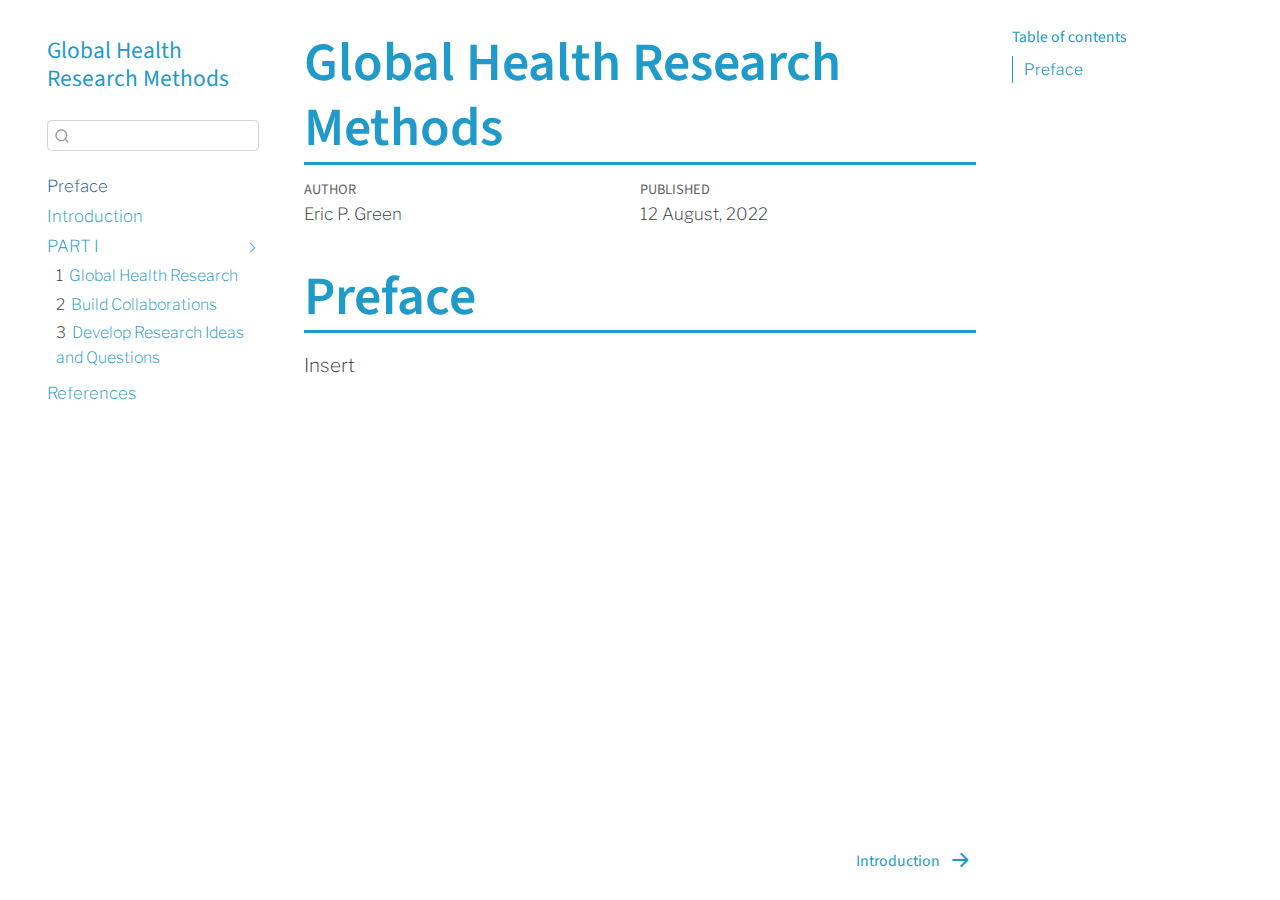
==== _book/index.html @ d51e8255 "Initial commit" ====
<!DOCTYPE html>
<html xmlns="http://www.w3.org/1999/xhtml" lang="en" xml:lang="en"><head>

<meta charset="utf-8">
<meta name="generator" content="quarto-0.9.383">

<meta name="viewport" content="width=device-width, initial-scale=1.0, user-scalable=yes">

<meta name="author" content="Eric P. Green">

<title>Global Health Research Methods</title>
<style>
code{white-space: pre-wrap;}
span.smallcaps{font-variant: small-caps;}
span.underline{text-decoration: underline;}
div.column{display: inline-block; vertical-align: top; width: 50%;}
div.hanging-indent{margin-left: 1.5em; text-indent: -1.5em;}
ul.task-list{list-style: none;}
</style>

<script src="site_libs/quarto-nav/quarto-nav.js"></script>
<script src="site_libs/quarto-nav/headroom.min.js"></script>
<script src="site_libs/clipboard/clipboard.min.js"></script>
<meta name="quarto:offset" content="./">
<script src="site_libs/quarto-search/autocomplete.umd.js"></script>
<script src="site_libs/quarto-search/fuse.min.js"></script>
<script src="site_libs/quarto-search/quarto-search.js"></script>
<link href="./introduction.html" rel="next">
<script src="site_libs/quarto-html/quarto.js"></script>
<script src="site_libs/quarto-html/popper.min.js"></script>
<script src="site_libs/quarto-html/tippy.umd.min.js"></script>
<script src="site_libs/quarto-html/anchor.min.js"></script>
<link href="site_libs/quarto-html/tippy.css" rel="stylesheet">
<link id="quarto-text-highlighting-styles" href="site_libs/quarto-html/quarto-syntax-highlighting.css" rel="stylesheet">
<script src="site_libs/bootstrap/bootstrap.min.js"></script>
<link href="site_libs/bootstrap/bootstrap-icons.css" rel="stylesheet">
<link href="site_libs/bootstrap/bootstrap.min.css" rel="stylesheet">
<script id="quarto-search-options" type="application/json">{
  "location": "sidebar",
  "copy-button": false,
  "collapse-after": 3,
  "panel-placement": "start",
  "type": "textbox",
  "limit": 20,
  "language": {
    "search-no-results-text": "No results",
    "search-matching-documents-text": "matching documents",
    "search-copy-link-title": "Copy link to search",
    "search-hide-matches-text": "Hide additional matches",
    "search-more-match-text": "more match in this document",
    "search-more-matches-text": "more matches in this document",
    "search-clear-button-title": "Clear",
    "search-detached-cancel-button-title": "Cancel",
    "search-submit-button-title": "Submit"
  }
}</script>


<link rel="stylesheet" href="styles.css">
</head>

<body class="nav-sidebar floating">

<div id="quarto-search-results"></div>
  <header id="quarto-header" class="headroom fixed-top">
  <nav class="quarto-secondary-nav" data-bs-toggle="collapse" data-bs-target="#quarto-sidebar" aria-controls="quarto-sidebar" aria-expanded="false" aria-label="Toggle sidebar navigation" onclick="if (window.quartoToggleHeadroom) { window.quartoToggleHeadroom(); }">
    <div class="container-fluid d-flex justify-content-between">
      <h1 class="quarto-secondary-nav-title">Global Health Research Methods</h1>
      <button type="button" class="quarto-btn-toggle btn" aria-label="Show secondary navigation">
        <i class="bi bi-chevron-right"></i>
      </button>
    </div>
  </nav>
</header>
<!-- content -->
<div id="quarto-content" class="quarto-container page-columns page-rows-contents page-layout-article">
<!-- sidebar -->
  <nav id="quarto-sidebar" class="sidebar collapse sidebar-navigation floating overflow-auto">
    <div class="pt-lg-2 mt-2 text-left sidebar-header">
    <div class="sidebar-title mb-0 py-0">
      <a href="./">Global Health Research Methods</a> 
    </div>
      </div>
      <div class="mt-2 flex-shrink-0 align-items-center">
        <div class="sidebar-search">
        <div id="quarto-search" class="" title="Search"></div>
        </div>
      </div>
    <div class="sidebar-menu-container"> 
    <ul class="list-unstyled mt-1">
        <li class="sidebar-item">
  <div class="sidebar-item-container"> 
  <a href="./index.html" class="sidebar-item-text sidebar-link active">Preface</a>
  </div>
</li>
        <li class="sidebar-item">
  <div class="sidebar-item-container"> 
  <a href="./introduction.html" class="sidebar-item-text sidebar-link">Introduction</a>
  </div>
</li>
        <li class="sidebar-item sidebar-item-section">
    <div class="sidebar-item-container"> 
        <a href="./part_1.html" class="sidebar-item-text sidebar-link">PART I</a>
      <a class="sidebar-item-toggle text-start" data-bs-toggle="collapse" data-bs-target="#quarto-sidebar-section-1" aria-expanded="true">
        <i class="bi bi-chevron-right ms-2"></i>
      </a>
    </div>
    <ul id="quarto-sidebar-section-1" class="collapse list-unstyled sidebar-section depth1 show">  
        <li class="sidebar-item">
  <div class="sidebar-item-container"> 
  <a href="./ghr.html" class="sidebar-item-text sidebar-link"><span class="chapter-number">1</span>&nbsp; <span class="chapter-title">Global Health Research</span></a>
  </div>
</li>
        <li class="sidebar-item">
  <div class="sidebar-item-container"> 
  <a href="./collaborations.html" class="sidebar-item-text sidebar-link"><span class="chapter-number">2</span>&nbsp; <span class="chapter-title">Build Collaborations</span></a>
  </div>
</li>
        <li class="sidebar-item">
  <div class="sidebar-item-container"> 
  <a href="./ideas.html" class="sidebar-item-text sidebar-link"><span class="chapter-number">3</span>&nbsp; <span class="chapter-title">Develop Research Ideas and Questions</span></a>
  </div>
</li>
    </ul>
  </li>
        <li class="sidebar-item">
  <div class="sidebar-item-container"> 
  <a href="./references.html" class="sidebar-item-text sidebar-link">References</a>
  </div>
</li>
    </ul>
    </div>
</nav>
<!-- margin-sidebar -->
    <div id="quarto-margin-sidebar" class="sidebar margin-sidebar">
        <nav id="TOC" role="doc-toc">
    <h2 id="toc-title">Table of contents</h2>
   
  <ul>
  <li><a href="#preface" id="toc-preface" class="nav-link active" data-scroll-target="#preface">Preface</a></li>
  </ul>
</nav>
    </div>
<!-- main -->
<main class="content" id="quarto-document-content">

<header id="title-block-header" class="quarto-title-block default">
<div class="quarto-title">
<h1 class="title d-none d-lg-block">Global Health Research Methods</h1>
</div>





<div class="quarto-title-meta">

    <div>
    <div class="quarto-title-meta-heading">Author</div>
    <div class="quarto-title-meta-contents">
             <p>Eric P. Green </p>
          </div>
  </div>
    
    <div>
    <div class="quarto-title-meta-heading">Published</div>
    <div class="quarto-title-meta-contents">
      <p class="date">12 August, 2022</p>
    </div>
  </div>
    
  </div>
  

</header>

<section id="preface" class="level1 unnumbered">
<h1 class="unnumbered">Preface</h1>
<p>Insert</p>


</section>

</main> <!-- /main -->
<script id="quarto-html-after-body" type="application/javascript">
window.document.addEventListener("DOMContentLoaded", function (event) {
  const icon = "";
  const anchorJS = new window.AnchorJS();
  anchorJS.options = {
    placement: 'right',
    icon: icon
  };
  anchorJS.add('.anchored');
  const clipboard = new window.ClipboardJS('.code-copy-button', {
    target: function(trigger) {
      return trigger.previousElementSibling;
    }
  });
  clipboard.on('success', function(e) {
    // button target
    const button = e.trigger;
    // don't keep focus
    button.blur();
    // flash "checked"
    button.classList.add('code-copy-button-checked');
    var currentTitle = button.getAttribute("title");
    button.setAttribute("title", "Copied!");
    setTimeout(function() {
      button.setAttribute("title", currentTitle);
      button.classList.remove('code-copy-button-checked');
    }, 1000);
    // clear code selection
    e.clearSelection();
  });
  function tippyHover(el, contentFn) {
    const config = {
      allowHTML: true,
      content: contentFn,
      maxWidth: 500,
      delay: 100,
      arrow: false,
      appendTo: function(el) {
          return el.parentElement;
      },
      interactive: true,
      interactiveBorder: 10,
      theme: 'quarto',
      placement: 'bottom-start'
    };
    window.tippy(el, config); 
  }
  const noterefs = window.document.querySelectorAll('a[role="doc-noteref"]');
  for (var i=0; i<noterefs.length; i++) {
    const ref = noterefs[i];
    tippyHover(ref, function() {
      let href = ref.getAttribute('href');
      try { href = new URL(href).hash; } catch {}
      const id = href.replace(/^#\/?/, "");
      const note = window.document.getElementById(id);
      return note.innerHTML;
    });
  }
  var bibliorefs = window.document.querySelectorAll('a[role="doc-biblioref"]');
  for (var i=0; i<bibliorefs.length; i++) {
    const ref = bibliorefs[i];
    const cites = ref.parentNode.getAttribute('data-cites').split(' ');
    tippyHover(ref, function() {
      var popup = window.document.createElement('div');
      cites.forEach(function(cite) {
        var citeDiv = window.document.createElement('div');
        citeDiv.classList.add('hanging-indent');
        citeDiv.classList.add('csl-entry');
        var biblioDiv = window.document.getElementById('ref-' + cite);
        if (biblioDiv) {
          citeDiv.innerHTML = biblioDiv.innerHTML;
        }
        popup.appendChild(citeDiv);
      });
      return popup.innerHTML;
    });
  }
});
</script>
<nav class="page-navigation">
  <div class="nav-page nav-page-previous">
  </div>
  <div class="nav-page nav-page-next">
      <a href="./introduction.html" class="pagination-link">
        <span class="nav-page-text">Introduction</span> <i class="bi bi-arrow-right-short"></i>
      </a>
  </div>
</nav>
</div> <!-- /content -->



</body></html>
---- _book/site_libs/quarto-html/tippy.css ----
.tippy-box[data-animation=fade][data-state=hidden]{opacity:0}[data-tippy-root]{max-width:calc(100vw - 10px)}.tippy-box{position:relative;background-color:#333;color:#fff;border-radius:4px;font-size:14px;line-height:1.4;white-space:normal;outline:0;transition-property:transform,visibility,opacity}.tippy-box[data-placement^=top]>.tippy-arrow{bottom:0}.tippy-box[data-placement^=top]>.tippy-arrow:before{bottom:-7px;left:0;border-width:8px 8px 0;border-top-color:initial;transform-origin:center top}.tippy-box[data-placement^=bottom]>.tippy-arrow{top:0}.tippy-box[data-placement^=bottom]>.tippy-arrow:before{top:-7px;left:0;border-width:0 8px 8px;border-bottom-color:initial;transform-origin:center bottom}.tippy-box[data-placement^=left]>.tippy-arrow{right:0}.tippy-box[data-placement^=left]>.tippy-arrow:before{border-width:8px 0 8px 8px;border-left-color:initial;right:-7px;transform-origin:center left}.tippy-box[data-placement^=right]>.tippy-arrow{left:0}.tippy-box[data-placement^=right]>.tippy-arrow:before{left:-7px;border-width:8px 8px 8px 0;border-right-color:initial;transform-origin:center right}.tippy-box[data-inertia][data-state=visible]{transition-timing-function:cubic-bezier(.54,1.5,.38,1.11)}.tippy-arrow{width:16px;height:16px;color:#333}.tippy-arrow:before{content:"";position:absolute;border-color:transparent;border-style:solid}.tippy-content{position:relative;padding:5px 9px;z-index:1}
---- _book/site_libs/quarto-html/quarto-syntax-highlighting.css ----
/* quarto syntax highlight colors */
:root {
  --quarto-hl-ot-color: #003B4F;
  --quarto-hl-at-color: #657422;
  --quarto-hl-ss-color: #20794D;
  --quarto-hl-an-color: #5E5E5E;
  --quarto-hl-fu-color: #4758AB;
  --quarto-hl-st-color: #20794D;
  --quarto-hl-cf-color: #003B4F;
  --quarto-hl-op-color: #5E5E5E;
  --quarto-hl-er-color: #AD0000;
  --quarto-hl-bn-color: #AD0000;
  --quarto-hl-al-color: #AD0000;
  --quarto-hl-va-color: #111111;
  --quarto-hl-bu-color: inherit;
  --quarto-hl-ex-color: inherit;
  --quarto-hl-pp-color: #AD0000;
  --quarto-hl-in-color: #5E5E5E;
  --quarto-hl-vs-color: #20794D;
  --quarto-hl-wa-color: #5E5E5E;
  --quarto-hl-do-color: #5E5E5E;
  --quarto-hl-im-color: #00769E;
  --quarto-hl-ch-color: #20794D;
  --quarto-hl-dt-color: #AD0000;
  --quarto-hl-fl-color: #AD0000;
  --quarto-hl-co-color: #5E5E5E;
  --quarto-hl-cv-color: #5E5E5E;
  --quarto-hl-cn-color: #8f5902;
  --quarto-hl-sc-color: #5E5E5E;
  --quarto-hl-dv-color: #AD0000;
  --quarto-hl-kw-color: #003B4F;
}

/* other quarto variables */
:root {
  --quarto-font-monospace: SFMono-Regular, Menlo, Monaco, Consolas, "Liberation Mono", "Courier New", monospace;
}

code span {
  color: #003B4F;
}

code.sourceCode > span {
  color: #003B4F;
}

div.sourceCode,
div.sourceCode pre.sourceCode {
  color: #003B4F;
}

code span.ot {
  color: #003B4F;
}

code span.at {
  color: #657422;
}

code span.ss {
  color: #20794D;
}

code span.an {
  color: #5E5E5E;
}

code span.fu {
  color: #4758AB;
}

code span.st {
  color: #20794D;
}

code span.cf {
  color: #003B4F;
}

code span.op {
  color: #5E5E5E;
}

code span.er {
  color: #AD0000;
}

code span.bn {
  color: #AD0000;
}

code span.al {
  color: #AD0000;
}

code span.va {
  color: #111111;
}

code span.pp {
  color: #AD0000;
}

code span.in {
  color: #5E5E5E;
}

code span.vs {
  color: #20794D;
}

code span.wa {
  color: #5E5E5E;
  font-style: italic;
}

code span.do {
  color: #5E5E5E;
  font-style: italic;
}

code span.im {
  color: #00769E;
}

code span.ch {
  color: #20794D;
}

code span.dt {
  color: #AD0000;
}

code span.fl {
  color: #AD0000;
}

code span.co {
  color: #5E5E5E;
}

code span.cv {
  color: #5E5E5E;
  font-style: italic;
}

code span.cn {
  color: #8f5902;
}

code span.sc {
  color: #5E5E5E;
}

code span.dv {
  color: #AD0000;
}

code span.kw {
  color: #003B4F;
}

.prevent-inlining {
  content: "</";
}

/*# sourceMappingURL=debc5d5d77c3f9108843748ff7464032.css.map */
---- _book/styles.css ----
@import url('https://fonts.googleapis.com/css?family=Source+Sans+Pro:light,bold,lightitalic');
@import url('https://fonts.googleapis.com/css?family=Libre+Franklin:thin,extra-light,light,regular,bold');

blockquote {
  background: #f9f9f9;
  border-left: 10px solid #ccc;
  margin: 1.5em 10px;
  padding: 0.5em 10px;
  quotes: "\201C""\201D""\2018""\2019";
}

blockquote p {
  display: inline;
  font-style: normal !important;
}

b, strong, blockquote {
     color: #e69138;
     }

p,ul,ol {
    font-size: 1.05em;
    line-height: 1.6;
    font-family: 'Libre Franklin', sans-serif;
    font-weight: 200;
}

h1 {
  color: #1f9ac9;

  border-bottom-color: #1f9ac9;
  border-bottom-style: solid;

  font-size: 3em;
  font-family: 'Source Sans Pro', sans-serif;
  font-weight: 600;
}

h2 {
  color: #1f9ac9;
  border-bottom-color: #1f9ac9;
  border-bottom-style: solid;
  font-weight: bold;
  font-size: 2em;
}

/* unvisited link */
a:link {
  color: #1f9ac9;
}

/* visited link */
a:visited {
  color: #1f9ac9;
}

/* mouse over link */
a:hover {
  color: #1f9ac9;
}

/* selected link */
a:active {
  color: #1f9ac9;
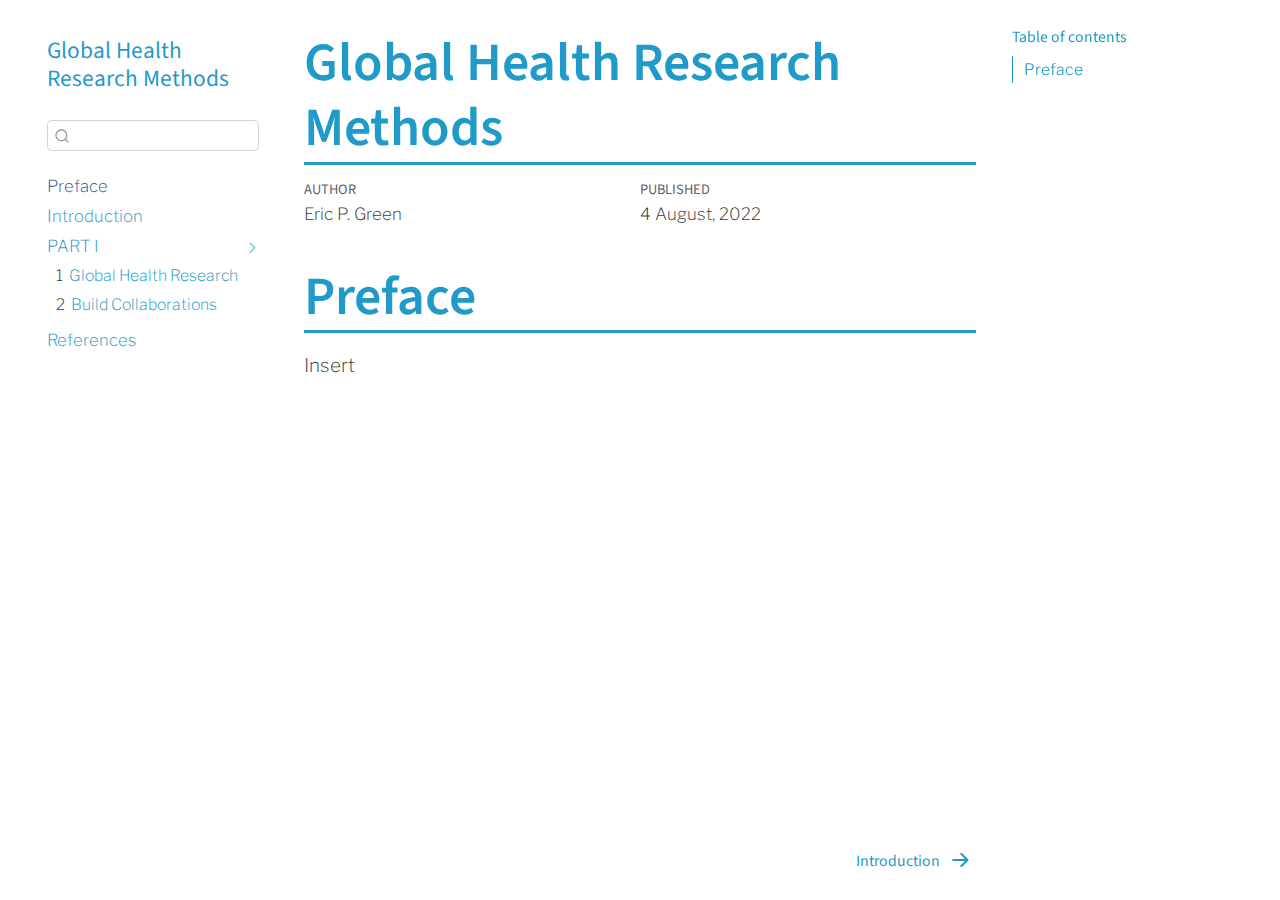
==== commit d9e3ae23: "remove 3" ====
--- a/_book/index.html
+++ b/_book/index.html
@@ -116,11 +116,6 @@
   <a href="./collaborations.html" class="sidebar-item-text sidebar-link"><span class="chapter-number">2</span>&nbsp; <span class="chapter-title">Build Collaborations</span></a>
   </div>
 </li>
-        <li class="sidebar-item">
-  <div class="sidebar-item-container"> 
-  <a href="./ideas.html" class="sidebar-item-text sidebar-link"><span class="chapter-number">3</span>&nbsp; <span class="chapter-title">Develop Research Ideas and Questions</span></a>
-  </div>
-</li>
     </ul>
   </li>
         <li class="sidebar-item">
@@ -165,7 +160,7 @@
     <div>
     <div class="quarto-title-meta-heading">Published</div>
     <div class="quarto-title-meta-contents">
-      <p class="date">12 August, 2022</p>
+      <p class="date">4 August, 2022</p>
     </div>
   </div>
     
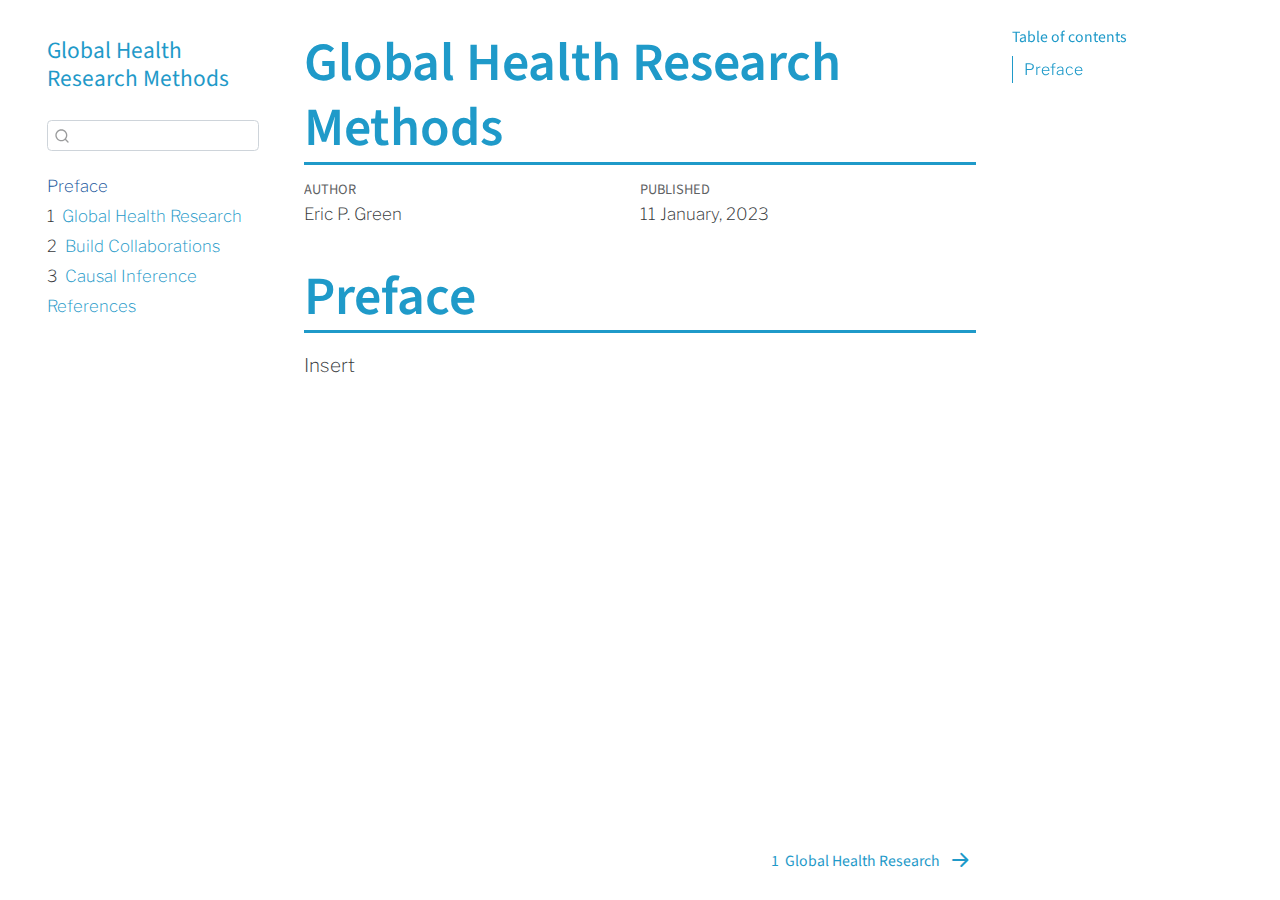
==== commit 47d4456b: "margins" ====
--- a/_book/index.html
+++ b/_book/index.html
@@ -25,7 +25,7 @@
 <script src="site_libs/quarto-search/autocomplete.umd.js"></script>
 <script src="site_libs/quarto-search/fuse.min.js"></script>
 <script src="site_libs/quarto-search/quarto-search.js"></script>
-<link href="./introduction.html" rel="next">
+<link href="./ghr.html" rel="next">
 <script src="site_libs/quarto-html/quarto.js"></script>
 <script src="site_libs/quarto-html/popper.min.js"></script>
 <script src="site_libs/quarto-html/tippy.umd.min.js"></script>
@@ -95,19 +95,6 @@
 </li>
         <li class="sidebar-item">
   <div class="sidebar-item-container"> 
-  <a href="./introduction.html" class="sidebar-item-text sidebar-link">Introduction</a>
-  </div>
-</li>
-        <li class="sidebar-item sidebar-item-section">
-    <div class="sidebar-item-container"> 
-        <a href="./part_1.html" class="sidebar-item-text sidebar-link">PART I</a>
-      <a class="sidebar-item-toggle text-start" data-bs-toggle="collapse" data-bs-target="#quarto-sidebar-section-1" aria-expanded="true">
-        <i class="bi bi-chevron-right ms-2"></i>
-      </a>
-    </div>
-    <ul id="quarto-sidebar-section-1" class="collapse list-unstyled sidebar-section depth1 show">  
-        <li class="sidebar-item">
-  <div class="sidebar-item-container"> 
   <a href="./ghr.html" class="sidebar-item-text sidebar-link"><span class="chapter-number">1</span>&nbsp; <span class="chapter-title">Global Health Research</span></a>
   </div>
 </li>
@@ -116,8 +103,11 @@
   <a href="./collaborations.html" class="sidebar-item-text sidebar-link"><span class="chapter-number">2</span>&nbsp; <span class="chapter-title">Build Collaborations</span></a>
   </div>
 </li>
-    </ul>
-  </li>
+        <li class="sidebar-item">
+  <div class="sidebar-item-container"> 
+  <a href="./causalinference.html" class="sidebar-item-text sidebar-link"><span class="chapter-number">3</span>&nbsp; <span class="chapter-title">Causal Inference</span></a>
+  </div>
+</li>
         <li class="sidebar-item">
   <div class="sidebar-item-container"> 
   <a href="./references.html" class="sidebar-item-text sidebar-link">References</a>
@@ -160,7 +150,7 @@
     <div>
     <div class="quarto-title-meta-heading">Published</div>
     <div class="quarto-title-meta-contents">
-      <p class="date">4 August, 2022</p>
+      <p class="date">11 January, 2023</p>
     </div>
   </div>
     
@@ -260,8 +250,8 @@
   <div class="nav-page nav-page-previous">
   </div>
   <div class="nav-page nav-page-next">
-      <a href="./introduction.html" class="pagination-link">
-        <span class="nav-page-text">Introduction</span> <i class="bi bi-arrow-right-short"></i>
+      <a href="./ghr.html" class="pagination-link">
+        <span class="nav-page-text"><span class="chapter-number">1</span>&nbsp; <span class="chapter-title">Global Health Research</span></span> <i class="bi bi-arrow-right-short"></i>
       </a>
   </div>
 </nav>
--- a/_book/styles.css
+++ b/_book/styles.css
@@ -3,7 +3,7 @@
 
 blockquote {
   background: #f9f9f9;
-  border-left: 10px solid #ccc;
+  border-left: 10px solid #e69138;
   margin: 1.5em 10px;
   padding: 0.5em 10px;
   quotes: "\201C""\201D""\2018""\2019";
@@ -62,3 +62,7 @@
 /* selected link */
 a:active {
   color: #1f9ac9;
+
+.plot-padding, figure.figure {
+  padding: 6em 0 6em 0;
+}
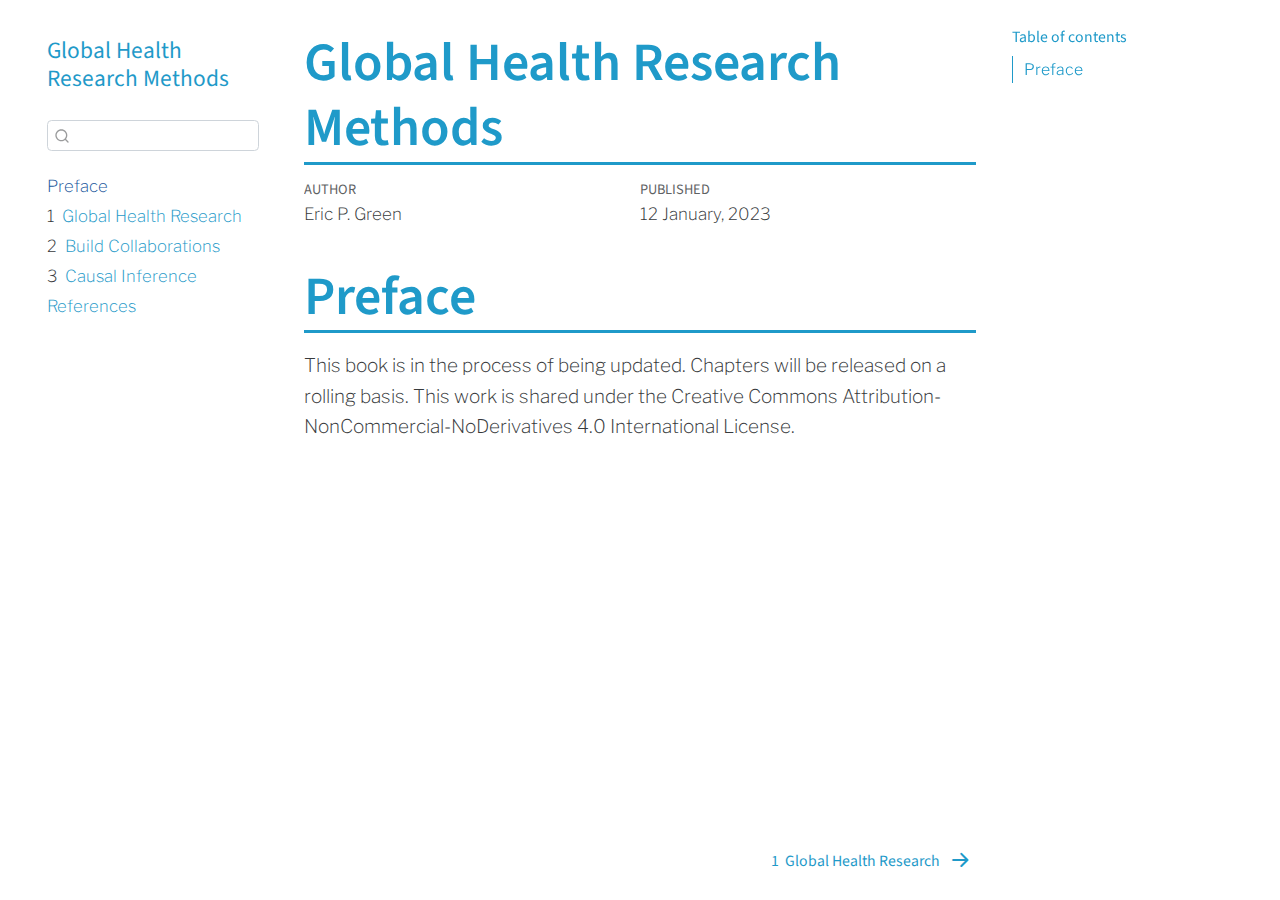
==== commit 1fb635e1: "need to fix folder for github pages" ====
--- a/_book/index.html
+++ b/_book/index.html
@@ -150,7 +150,7 @@
     <div>
     <div class="quarto-title-meta-heading">Published</div>
     <div class="quarto-title-meta-contents">
-      <p class="date">11 January, 2023</p>
+      <p class="date">12 January, 2023</p>
     </div>
   </div>
     
@@ -161,7 +161,7 @@
 
 <section id="preface" class="level1 unnumbered">
 <h1 class="unnumbered">Preface</h1>
-<p>Insert</p>
+<p>This book is in the process of being updated. Chapters will be released on a rolling basis. This work is shared under the Creative Commons Attribution-NonCommercial-NoDerivatives 4.0 International License.</p>
 
 
 </section>
--- a/_book/styles.css
+++ b/_book/styles.css
@@ -63,6 +63,6 @@
 a:active {
   color: #1f9ac9;
 
-.plot-padding, figure.figure {
+.plot-padding, figure {
   padding: 6em 0 6em 0;
 }
